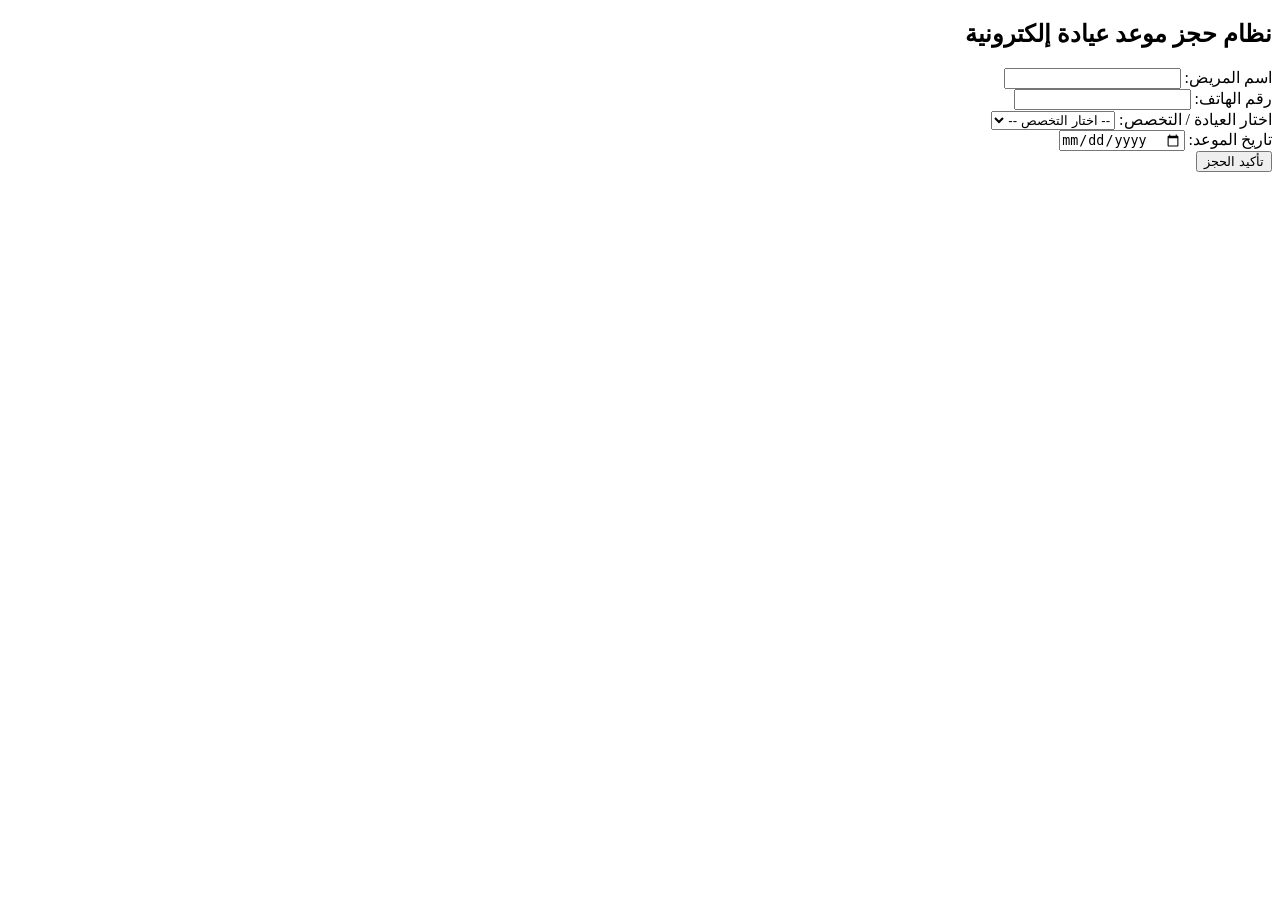
==== index.html @ 5a8374ac "Add files via upload Add html file" ====
<!DOCTYPE html>
<html lang="ar" dir="rtl">
<head>
    <meta charset="UTF-8">
    <title>حجز موعد عيادة - </title>
</head>
<body>
    <div class="booking-container">
        <h2>نظام حجز موعد عيادة إلكترونية</h2>
        <form id="bookingForm" action="book_process.php" method="POST">
            <div class="form-group">
                <label for="patient_name">اسم المريض:</label>
                <input type="text" id="patient_name" name="patient_name" required>
            </div>

            <div class="form-group">
                <label for="phone">رقم الهاتف:</label>
                <input type="tel" id="phone" name="phone" required>
            </div>

            <div class="form-group">
                <label for="department">اختار العيادة / التخصص:</label>
                <select id="department" name="department" required>
                    <option value="">-- اختار التخصص --</option>
                    <option value="باطنية">باطنية</option>
                    <option value="
أسنان">أسنان</option>
                    <option value="أطفال">أطفال</option>
                    <option value="جلدية">جلدية</option>
<option value="نساءوتوليد">نساءوتوليد</option>
                </select>
            </div>

            <div class="form-group">
                <label for="booking_date">تاريخ الموعد:</label>
                <input type="date" id="booking_date" name="booking_date" required>
            </div>

            <button type="submit" id="submitBtn">تأكيد الحجز</button>
        </form>
        <p id="errorMsg"></p>
    </div>
</body>
</html>
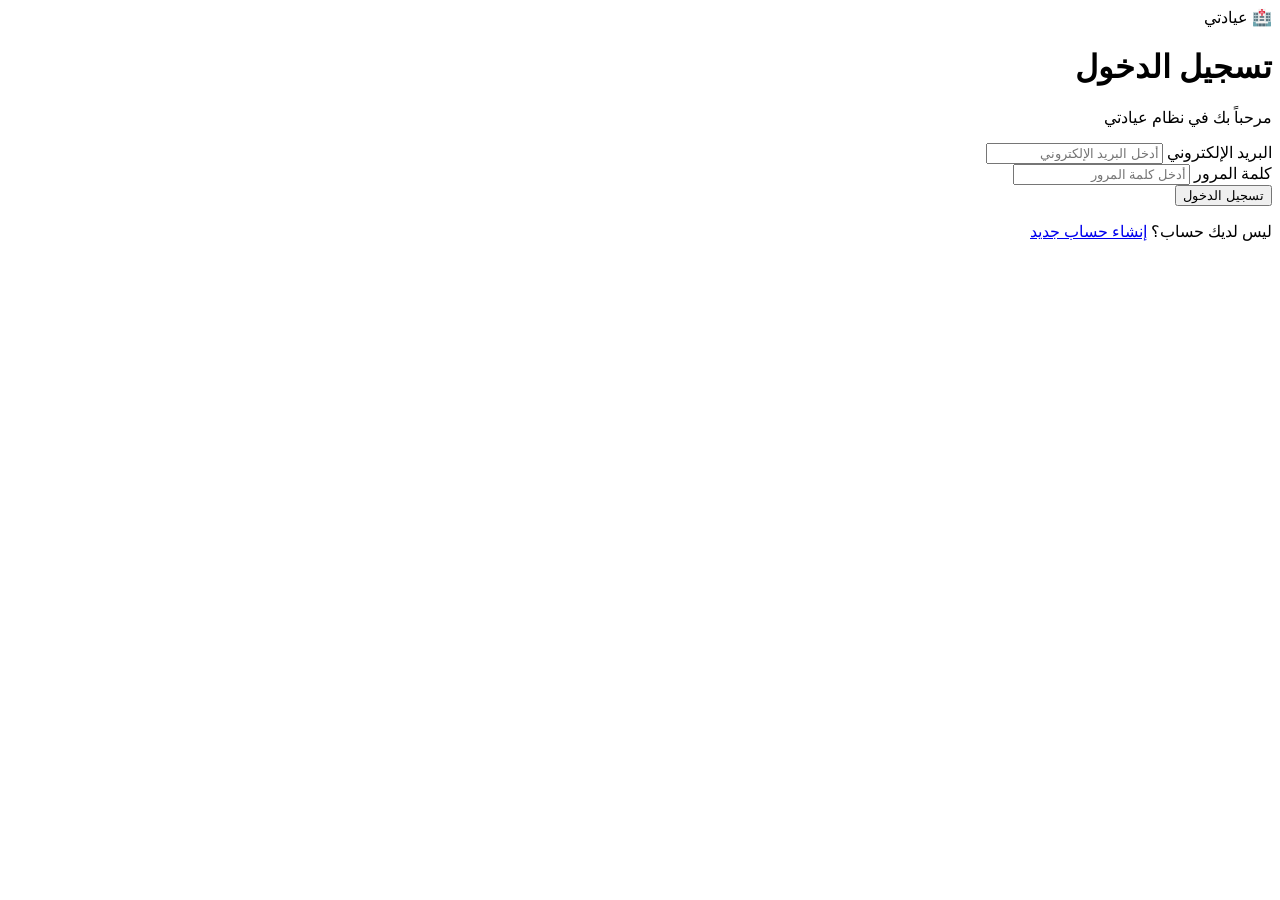
==== commit de51a5be: "Update index.html for login form and title change" ====
--- a/index.html
+++ b/index.html
@@ -1,44 +1,93 @@
 <!DOCTYPE html>
 <html lang="ar" dir="rtl">
+
 <head>
     <meta charset="UTF-8">
-    <title>حجز موعد عيادة - </title>
+    <meta name="viewport" content="width=device-width, initial-scale=1.0">
+
+    <title>تسجيل الدخول | عيادتي</title>
+
+    <link rel="stylesheet" href="style.css">
 </head>
-<body>
-    <div class="booking-container">
-        <h2>نظام حجز موعد عيادة إلكترونية</h2>
-        <form id="bookingForm" action="book_process.php" method="POST">
-            <div class="form-group">
-                <label for="patient_name">اسم المريض:</label>
-                <input type="text" id="patient_name" name="patient_name" required>
+
+<body class="auth-body">
+
+    <div class="auth-container">
+
+        <div class="auth-card">
+
+            <div class="logo">
+                🏥 عيادتي
             </div>
 
-            <div class="form-group">
-                <label for="phone">رقم الهاتف:</label>
-                <input type="tel" id="phone" name="phone" required>
-            </div>
+            <h1>تسجيل الدخول</h1>
 
-            <div class="form-group">
-                <label for="department">اختار العيادة / التخصص:</label>
-                <select id="department" name="department" required>
-                    <option value="">-- اختار التخصص --</option>
-                    <option value="باطنية">باطنية</option>
-                    <option value="
-أسنان">أسنان</option>
-                    <option value="أطفال">أطفال</option>
-                    <option value="جلدية">جلدية</option>
-<option value="نساءوتوليد">نساءوتوليد</option>
-                </select>
-            </div>
+            <p class="auth-subtitle">
+                مرحباً بك في نظام عيادتي
+            </p>
 
-            <div class="form-group">
-                <label for="booking_date">تاريخ الموعد:</label>
-                <input type="date" id="booking_date" name="booking_date" required>
-            </div>
+            <form id="loginForm">
 
-            <button type="submit" id="submitBtn">تأكيد الحجز</button>
-        </form>
-        <p id="errorMsg"></p>
+                <div class="form-group">
+
+                    <label for="loginEmail">
+                        البريد الإلكتروني
+                    </label>
+
+                    <input
+                        type="email"
+                        id="loginEmail"
+                        name="email"
+                        placeholder="أدخل البريد الإلكتروني"
+                        required
+                    >
+
+                </div>
+
+
+                <div class="form-group">
+
+                    <label for="loginPassword">
+                        كلمة المرور
+                    </label>
+
+                    <input
+                        type="password"
+                        id="loginPassword"
+                        name="password"
+                        placeholder="أدخل كلمة المرور"
+                        required
+                    >
+
+                </div>
+
+
+                <button
+                    type="submit"
+                    class="btn btn-primary btn-full">
+                    تسجيل الدخول
+                </button>
+
+            </form>
+
+
+            <p class="auth-footer">
+
+                ليس لديك حساب؟
+
+                <a href="register.html">
+                    إنشاء حساب جديد
+                </a>
+
+            </p>
+
+        </div>
+
     </div>
+
+
+    <script src="script.js"></script>
+
 </body>
-</html>+
+</html>
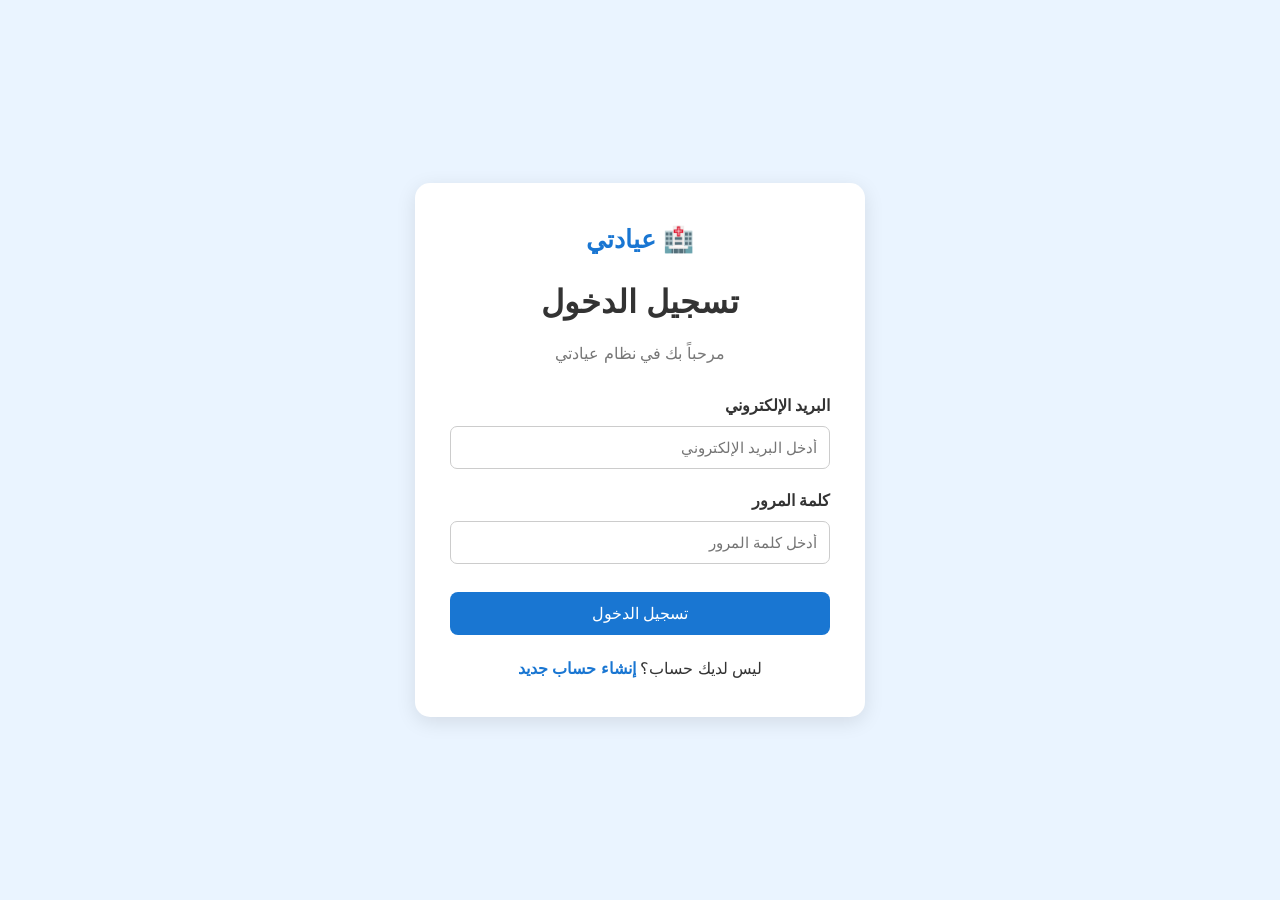
==== commit c3b59e1c: "Fix stylesheet link path in index.html" ====
--- a/index.html
+++ b/index.html
@@ -7,7 +7,7 @@
 
     <title>تسجيل الدخول | عيادتي</title>
 
-    <link rel="stylesheet" href="style.css">
+    <link rel="stylesheet" href="Css/style.css">
 </head>
 
 <body class="auth-body">
--- a/Css/style.css
+++ b/Css/style.css
@@ -0,0 +1,443 @@
+/* =========================
+   إعدادات عامة
+========================= */
+
+* {
+    margin: 0;
+    padding: 0;
+    box-sizing: border-box;
+}
+
+body {
+    font-family: Arial, sans-serif;
+    direction: rtl;
+    background-color: #f5f7fa;
+    color: #333;
+    line-height: 1.7;
+}
+
+.container {
+    width: 90%;
+    max-width: 1200px;
+    margin: auto;
+}
+
+
+/* =========================
+   الأزرار
+========================= */
+
+.btn {
+    display: inline-block;
+    padding: 12px 25px;
+    border: none;
+    border-radius: 8px;
+    text-decoration: none;
+    cursor: pointer;
+    font-size: 16px;
+    margin: 5px;
+}
+
+.btn-primary {
+    background-color: #1976d2;
+    color: white;
+}
+
+.btn-primary:hover {
+    background-color: #125ca8;
+}
+
+.btn-full {
+    width: 100%;
+    margin: 10px 0 0;
+}
+
+
+/* =========================
+   شريط التنقل Navbar
+========================= */
+
+.navbar {
+    background-color: white;
+    padding: 15px 0;
+    box-shadow: 0 2px 8px rgba(0, 0, 0, 0.1);
+}
+
+.navbar .container {
+    display: flex;
+    justify-content: space-between;
+    align-items: center;
+}
+
+.logo {
+    font-size: 25px;
+    font-weight: bold;
+    color: #1976d2;
+    text-decoration: none;
+}
+
+.nav-links {
+    display: flex;
+    align-items: center;
+    gap: 18px;
+}
+
+.nav-links a {
+    color: #333;
+    text-decoration: none;
+}
+
+.nav-links a:hover {
+    color: #1976d2;
+}
+
+.nav-links .btn-login {
+    background-color: #1976d2;
+    color: white;
+    padding: 8px 15px;
+    border-radius: 6px;
+}
+
+
+/* =========================
+   تسجيل الدخول وإنشاء الحساب
+========================= */
+
+.auth-body {
+    min-height: 100vh;
+    display: flex;
+    align-items: center;
+    justify-content: center;
+    background-color: #eaf4ff;
+}
+
+.auth-container {
+    width: 90%;
+    max-width: 450px;
+}
+
+.auth-card {
+    background-color: white;
+    padding: 35px;
+    border-radius: 15px;
+    box-shadow: 0 5px 20px rgba(0, 0, 0, 0.1);
+}
+
+.auth-card .logo {
+    display: block;
+    text-align: center;
+    margin-bottom: 15px;
+}
+
+.auth-card h1 {
+    text-align: center;
+    margin-bottom: 10px;
+}
+
+.auth-subtitle {
+    text-align: center;
+    color: #777;
+    margin-bottom: 25px;
+}
+
+.auth-footer {
+    text-align: center;
+    margin-top: 20px;
+}
+
+.auth-footer a {
+    color: #1976d2;
+    text-decoration: none;
+    font-weight: bold;
+}
+
+
+/* =========================
+   النماذج Forms
+========================= */
+
+.form-group {
+    margin-bottom: 18px;
+}
+
+.form-group label {
+    display: block;
+    margin-bottom: 7px;
+    font-weight: bold;
+}
+
+.form-group input,
+.form-group select,
+.form-group textarea {
+    width: 100%;
+    padding: 12px;
+    border: 1px solid #ccc;
+    border-radius: 7px;
+    font-size: 15px;
+    font-family: inherit;
+}
+
+.form-group textarea {
+    resize: vertical;
+}
+
+.form-group input:focus,
+.form-group select:focus,
+.form-group textarea:focus {
+    outline: none;
+    border-color: #1976d2;
+}
+
+
+/* =========================
+   الصفحة الرئيسية
+========================= */
+
+.hero {
+    padding: 100px 0;
+    text-align: center;
+    background-color: #eaf4ff;
+}
+
+.hero-content {
+    max-width: 700px;
+    margin: auto;
+}
+
+.hero h1 {
+    font-size: 42px;
+    color: #1976d2;
+    margin-bottom: 15px;
+}
+
+.hero p {
+    font-size: 19px;
+    margin-bottom: 25px;
+}
+
+.features {
+    padding: 60px 0;
+}
+
+.features h2 {
+    text-align: center;
+    margin-bottom: 35px;
+}
+
+.features-grid {
+    display: grid;
+    grid-template-columns: repeat(3, 1fr);
+    gap: 20px;
+}
+
+.feature-card {
+    background-color: white;
+    padding: 25px;
+    border-radius: 12px;
+    text-align: center;
+    box-shadow: 0 3px 12px rgba(0, 0, 0, 0.08);
+}
+
+.feature-card h3 {
+    color: #1976d2;
+    margin-bottom: 10px;
+}
+
+
+/* =========================
+   صفحة الخدمات
+========================= */
+
+.services-section {
+    padding: 60px 0;
+}
+
+.services-section h1,
+.services-section > .container > p {
+    text-align: center;
+}
+
+.services-section h1 {
+    color: #1976d2;
+    margin-bottom: 10px;
+}
+
+.services-section > .container > p {
+    margin-bottom: 35px;
+}
+
+.services-grid {
+    display: grid;
+    grid-template-columns: repeat(3, 1fr);
+    gap: 20px;
+}
+
+.service-card {
+    background-color: white;
+    padding: 25px;
+    border-radius: 12px;
+    text-align: center;
+    box-shadow: 0 3px 12px rgba(0, 0, 0, 0.08);
+}
+
+.service-icon {
+    font-size: 45px;
+}
+
+.service-card h3 {
+    color: #1976d2;
+    margin: 10px 0;
+}
+
+.service-card p {
+    margin-bottom: 12px;
+}
+
+
+/* =========================
+   صفحة حجز الموعد
+========================= */
+
+.booking-section {
+    padding: 60px 0;
+}
+
+.booking-container {
+    background-color: white;
+    max-width: 700px;
+    margin: auto;
+    padding: 35px;
+    border-radius: 15px;
+    box-shadow: 0 4px 15px rgba(0, 0, 0, 0.08);
+}
+
+.booking-container h1 {
+    color: #1976d2;
+    text-align: center;
+}
+
+.booking-container > p {
+    text-align: center;
+    margin-bottom: 25px;
+}
+
+
+/* =========================
+   صفحة من نحن
+========================= */
+
+.about-section {
+    padding: 60px 0;
+}
+
+.about-section h1 {
+    text-align: center;
+    color: #1976d2;
+    margin-bottom: 10px;
+}
+
+.about-section > .container > p {
+    max-width: 750px;
+    margin: 0 auto 35px;
+    text-align: center;
+}
+
+.about-content {
+    display: grid;
+    grid-template-columns: repeat(2, 1fr);
+    gap: 20px;
+}
+
+.about-card {
+    background-color: white;
+    padding: 25px;
+    border-radius: 12px;
+    box-shadow: 0 3px 12px rgba(0, 0, 0, 0.08);
+}
+
+.about-card h2 {
+    color: #1976d2;
+    margin-bottom: 10px;
+}
+
+
+/* =========================
+   صفحة تواصل معنا
+========================= */
+
+.contact-section {
+    padding: 60px 0;
+}
+
+.contact-section h1 {
+    text-align: center;
+    color: #1976d2;
+}
+
+.contact-section > .container > p {
+    text-align: center;
+    margin-bottom: 35px;
+}
+
+.contact-content {
+    display: grid;
+    grid-template-columns: 1fr 1fr;
+    gap: 25px;
+}
+
+.contact-info,
+.contact-form {
+    background-color: white;
+    padding: 30px;
+    border-radius: 12px;
+    box-shadow: 0 3px 12px rgba(0, 0, 0, 0.08);
+}
+
+.contact-info h2,
+.contact-form h2 {
+    color: #1976d2;
+    margin-bottom: 20px;
+}
+
+.contact-info p {
+    margin-bottom: 15px;
+}
+
+
+/* =========================
+   الموبايل
+========================= */
+
+@media (max-width: 768px) {
+
+    .navbar .container {
+        flex-direction: column;
+        gap: 15px;
+    }
+
+    .nav-links {
+        flex-wrap: wrap;
+        justify-content: center;
+        gap: 10px;
+    }
+
+    .hero {
+        padding: 60px 0;
+    }
+
+    .hero h1 {
+        font-size: 30px;
+    }
+
+    .features-grid,
+    .services-grid,
+    .about-content,
+    .contact-content {
+        grid-template-columns: 1fr;
+    }
+
+    .auth-card,
+    .booking-container {
+        padding: 22px;
+    }
+  }
